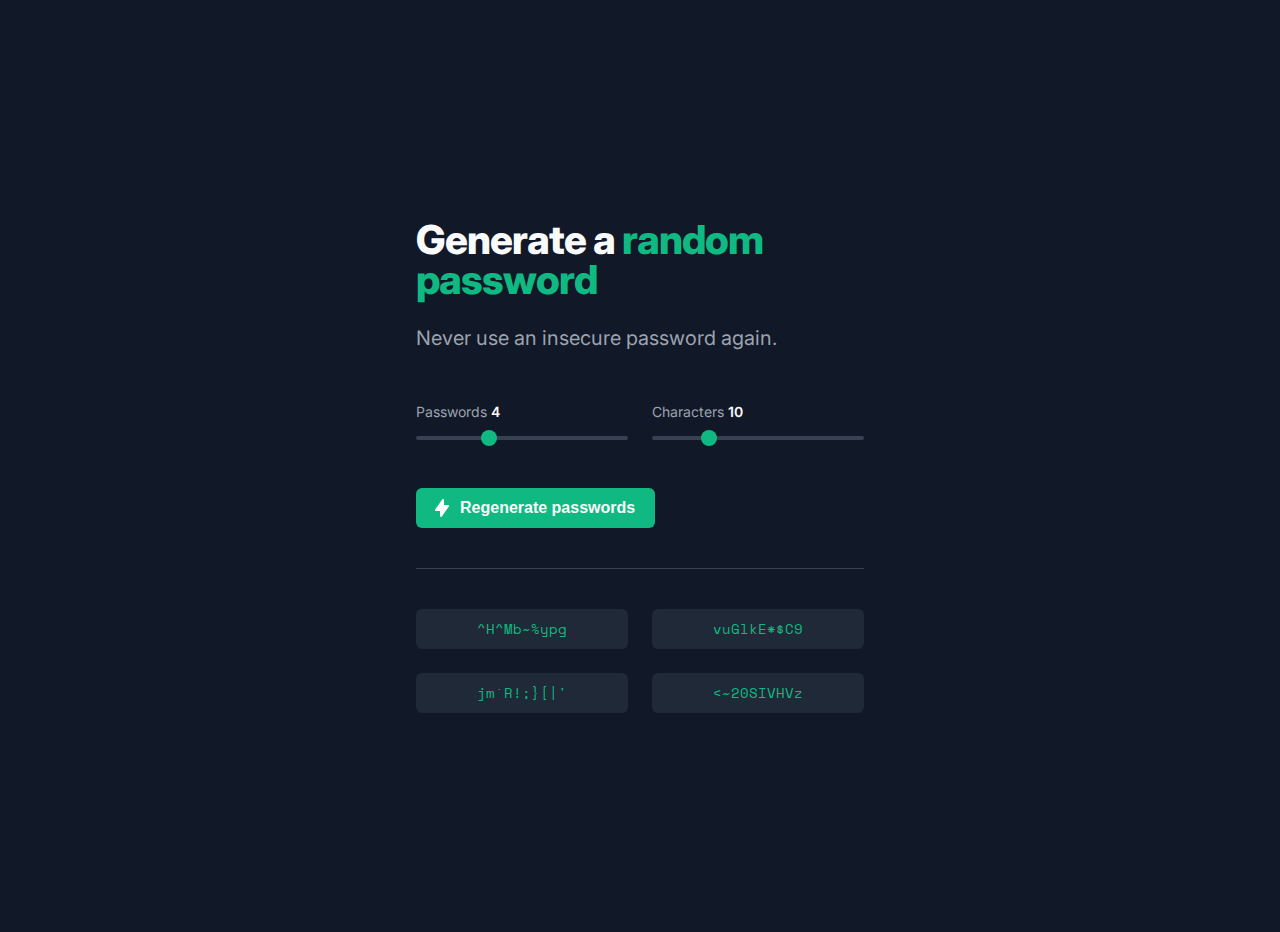
==== random-password-generator/index.html @ c7f62987 "Initial commit" ====
<!DOCTYPE html>
<html lang="en" dir="ltr">
  <head>
    <meta content="width=device-width, initial-scale=1.0, user-scalable=no" name="viewport">
    <meta charset="utf-8">
    <title>Random Password Generator</title>
    <link rel="stylesheet" href="index.css">
    <link rel="preconnect" href="https://fonts.googleapis.com">
    <link rel="preconnect" href="https://fonts.gstatic.com" crossorigin>
    <link href="https://fonts.googleapis.com/css2?family=Inter:wght@400;600;800&family=Space+Mono:wght@700&display=swap" rel="stylesheet">
  </head>
  <body>
    <div class="wrapper">
      <div class="header">
        <div>
          <h1>Generate a <span class="highliht">random password</span></h1>
          <p>Never use an insecure password again.</p>
        </div>
        <div class="body">
          <div class="slider">
            <label for="results-count">Passwords <output>4</output></label>
            <input type="range" name="results-count" value="4" min="2" max="8" oninput="generatePasswords(); this.previousElementSibling.childNodes[1].value = this.value">
          </div>
          <div class="slider">
            <label for="char-count">Characters <output>10</output></label>
            <input type="range" name="char-count" value="10" min="8" max="16" oninput="generatePasswords(); this.previousElementSibling.childNodes[1].value = this.value">
          </div>
        </div>
        <button type="button" name="button" onclick="generatePasswords()">
          <svg width="20" height="20" viewBox="0 0 20 20" fill="none" xmlns="http://www.w3.org/2000/svg">
            <path fill-rule="evenodd" clip-rule="evenodd" d="M11.3006 1.04627C11.7169 1.17749 12 1.56354 12 2.00001V7.00001L16 7.00001C16.3729 7.00001 16.7148 7.20747 16.887 7.5382C17.0592 7.86893 17.0331 8.268 16.8192 8.57347L9.81924 18.5735C9.56894 18.931 9.11564 19.085 8.69936 18.9537C8.28309 18.8225 8 18.4365 8 18L8 13H4C3.62713 13 3.28522 12.7926 3.11302 12.4618C2.94083 12.1311 2.96694 11.732 3.18077 11.4265L10.1808 1.42655C10.4311 1.06898 10.8844 0.915053 11.3006 1.04627Z" fill="white"/>
          </svg>
          Regenerate passwords
        </button>
      </div>
      <hr>
      <div class="body" id="generated-passwords">
        <input type="text" name="password-result" placeholder="● ● ●" class="password-result" disabled>
        <input type="text" name="password-result" placeholder="● ● ●" class="password-result" disabled>
        <input type="text" name="password-result" placeholder="● ● ●" class="password-result" disabled>
        <input type="text" name="password-result" placeholder="● ● ●" class="password-result" disabled>
      </div>
    </div>
    <script src="index.js"></script>
  </body>
</html>
---- random-password-generator/index.css ----
/* http://meyerweb.com/eric/tools/css/reset/
   v2.0 | 20110126
   License: none (public domain)
*/

html, body, div, span, applet, object, iframe,
h1, h2, h3, h4, h5, h6, p, blockquote, pre,
a, abbr, acronym, address, big, cite, code,
del, dfn, em, img, ins, kbd, q, s, samp,
small, strike, strong, sub, sup, tt, var,
b, u, i, center,
dl, dt, dd, ol, ul, li,
fieldset, form, label, legend,
table, caption, tbody, tfoot, thead, tr, th, td,
article, aside, canvas, details, embed,
figure, figcaption, footer, header, hgroup,
menu, nav, output, ruby, section, summary,
time, mark, audio, video {
	margin: 0;
	padding: 0;
	border: 0;
	font-size: 100%;
	font: inherit;
	vertical-align: baseline;
}
/* HTML5 display-role reset for older browsers */
article, aside, details, figcaption, figure,
footer, header, hgroup, menu, nav, section {
	display: block;
}
body {
	line-height: 1;
}
ol, ul {
	list-style: none;
}
blockquote, q {
	quotes: none;
}
blockquote:before, blockquote:after,
q:before, q:after {
	content: '';
	content: none;
}
table {
	border-collapse: collapse;
	border-spacing: 0;
}

/* Custom CSS below */

:root {
	--neutral-900: #111827;
	--neutral-800: #1F2937;
	--neutral-700: #374151;
	--neutral-600: #4B5563;
	--neutral-500: #6B7280;
	--neutral-400: #9CA3AF;
	--neutral-300: #D1D5DB;
	--neutral-200: #E5E7EB;
	--neutral-100: #F3F4F6;
	--neutral-50: #F9FAFB;
	--accent-900: #064E3B;
	--accent-800: #065F46;
	--accent-700: #047857;
	--accent-600: #059669;
	--accent-500: #10B981;
	--accent-400: #34D399;
	--accent-300: #6EE7B7;
	--accent-200: #A7F3D0;
	--accent-100: #D1FAE5;
	--accent-50: #ECFDF5;
	--font-family-sans-serif: 'Inter', -apple-system, BlinkMacSystemFont, avenir next, avenir, segoe ui, helvetica neue, helvetica, Ubuntu, roboto, noto, arial, sans-serif;
	--font-family-mono: 'Space Mono', monospace;
	--radius: 6px;
	--transition: .15s ease-out;
}

::selection {
	background-color: var(--accent-500);
	color: white;
}

*:focus {
	outline: solid 2px var(--accent-500) !important;
	outline-offset: 4px;
}

body, html {
	height: 100%;
	display: grid;
}

body {
  font-size: 0.875rem;
  line-height: 1.5rem;
	font-family: var(--font-family-sans-serif);
  color: var(--neutral-400);
  background-color: var(--neutral-900);
	padding: 1rem;
}

.wrapper {
	max-width: 28rem;
	width: 100%;
	margin: auto;
	display: flex;
	flex-direction: column;
	align-content: stretch;
  gap: 2.5rem;
}

.header, .header > div:first-child {
	display: flex;
	flex-direction: column;
	align-content: stretch;
	align-items: flex-start;
  gap: 3rem;
}

.header > div:first-child {
	gap: 1.5rem;
}

h1 {
	font-size: 2.5rem;
	line-height: 100%;
	font-weight: 800;
	letter-spacing: -0.025em;
	color: var(--neutral-50);
}

h1 > .highliht {
	color: var(--accent-500);
}

p {
	font-size: 1.25rem;
	font-weight: 400;
	line-height: 140%;
}

.slider {
	display: flex;
	flex-direction: column;
  align-items: stretch;
  gap: 0.75rem;
}

output {
	color: var(--neutral-50);
	font-weight: 600;
}

input[type=range] {
	-webkit-appearance: none;
  appearance: none;
	/* outline: none; */
  margin: 0;
  width: 100%;
  height: 0.25rem;
  border-radius: 999px;
  background: var(--neutral-700);
}

input[type=range]::-webkit-slider-thumb {
  -webkit-appearance: none;
  appearance: none;
  width: 1rem;
  height: 1rem;
  background: var(--accent-500);
	border-radius: 999px;
  cursor: pointer;
}

input[type=range]::-moz-range-thumb {
	width: 1rem;
  height: 1rem;
  background: var(--accent-500);
	border-radius: 999px;
  cursor: pointer;
}

button {
	display: flex;
	flex-direction: row;
	align-items: center;
	gap: 0.5rem;
	padding: 0.5rem 1.25rem 0.5rem 1rem;
	border-radius: var(--radius);
	background: var(--accent-500);
	border: none;
	color: var(--neutral-50);
	font-size: 1rem;
	line-height: inherit;
	font-weight: 600;
	transition: all var(--transition);
}

button:hover {
	transform: scale(1.05);
	background: var(--accent-400);
	cursor: pointer;
}

hr {
	margin: 0;
	height: 1px;
	background: var(--neutral-700);
	border: 0;
}

.body {
	display: grid;
	grid-template-columns: 1fr 1fr;
	gap: 1.5rem;
	width: 100%;
}

.password-result {
	width: 100%;
	height: 2.5rem;
	padding: 0;
	border-radius: var(--radius);
	background: var(--neutral-800);
	border: none;
	color: var(--accent-500);
	font-size: inherit;
	font-family: var(--font-family-mono);
	text-align: center;
	transition: all var(--transition);
}

.password-result:not(:disabled) {
	animation-name: fadeIn;
	animation-duration: 500ms;
	animation-timing-function: cubic-bezier(0.22, 0.61, 0.36, 1);
}

.password-result::placeholder {
	color: var(--neutral-900);
}

.password-result:focus {
	/* outline: none; */
}

.password-result:hover:not(:disabled) {
	transform: scale(1.05);
	background: var(--neutral-800);
	cursor: copy;
}

@keyframes fadeIn {
	from {
		/* transform: scale(1.15); */
		/* opacity: .5; */
	}
}
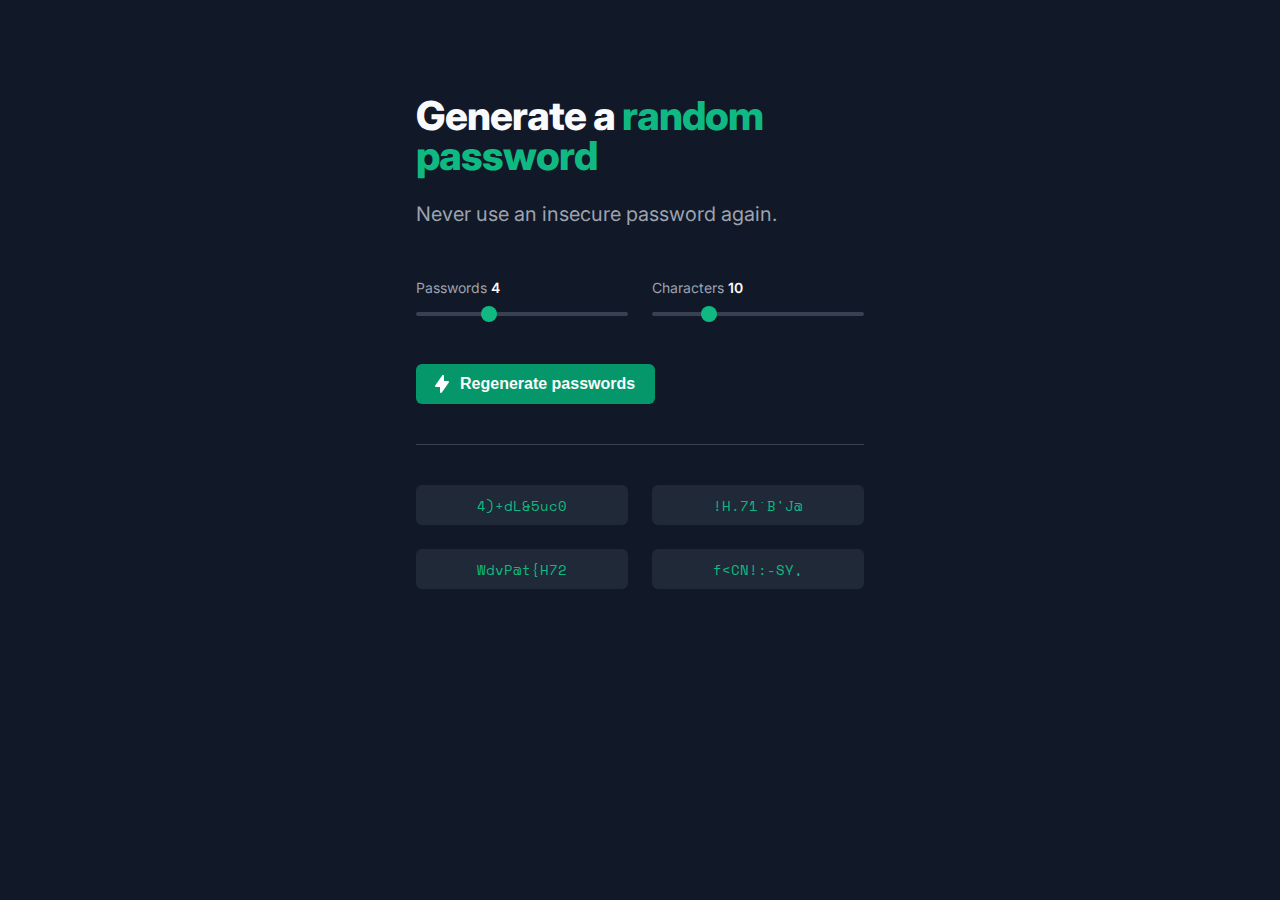
==== commit 613b2aa4: "Accessibility fixes" ====
--- a/random-password-generator/index.html
+++ b/random-password-generator/index.html
@@ -19,11 +19,11 @@
         <div class="body">
           <div class="slider">
             <label for="results-count">Passwords <output>4</output></label>
-            <input type="range" name="results-count" value="4" min="2" max="8" oninput="generatePasswords(); this.previousElementSibling.childNodes[1].value = this.value">
+            <input type="range" id="results-count" name="results-count" value="4" min="2" max="8" oninput="generatePasswords(); this.previousElementSibling.childNodes[1].value = this.value">
           </div>
           <div class="slider">
             <label for="char-count">Characters <output>10</output></label>
-            <input type="range" name="char-count" value="10" min="8" max="16" oninput="generatePasswords(); this.previousElementSibling.childNodes[1].value = this.value">
+            <input type="range" id="char-count" name="char-count" value="10" min="8" max="16" oninput="generatePasswords(); this.previousElementSibling.childNodes[1].value = this.value">
           </div>
         </div>
         <button type="button" name="button" onclick="generatePasswords()">
@@ -35,10 +35,10 @@
       </div>
       <hr>
       <div class="body" id="generated-passwords">
-        <input type="text" name="password-result" placeholder="● ● ●" class="password-result" disabled>
-        <input type="text" name="password-result" placeholder="● ● ●" class="password-result" disabled>
-        <input type="text" name="password-result" placeholder="● ● ●" class="password-result" disabled>
-        <input type="text" name="password-result" placeholder="● ● ●" class="password-result" disabled>
+        <input type="text" name="password-result" aria-label="Generated password" placeholder="● ● ●" class="password-result" disabled>
+        <input type="text" name="password-result" aria-label="Generated password" placeholder="● ● ●" class="password-result" disabled>
+        <input type="text" name="password-result" aria-label="Generated password" placeholder="● ● ●" class="password-result" disabled>
+        <input type="text" name="password-result" aria-label="Generated password" placeholder="● ● ●" class="password-result" disabled>
       </div>
     </div>
     <script src="index.js"></script>
--- a/random-password-generator/index.css
+++ b/random-password-generator/index.css
@@ -86,24 +86,19 @@
 	outline-offset: 4px;
 }
 
-body, html {
-	height: 100%;
-	display: grid;
-}
-
 body {
   font-size: 0.875rem;
   line-height: 1.5rem;
 	font-family: var(--font-family-sans-serif);
   color: var(--neutral-400);
   background-color: var(--neutral-900);
-	padding: 1rem;
+	padding: 6rem 1rem;
 }
 
 .wrapper {
 	max-width: 28rem;
 	width: 100%;
-	margin: auto;
+	margin: 0 auto;
 	display: flex;
 	flex-direction: column;
 	align-content: stretch;
@@ -188,7 +183,7 @@
 	gap: 0.5rem;
 	padding: 0.5rem 1.25rem 0.5rem 1rem;
 	border-radius: var(--radius);
-	background: var(--accent-500);
+	background: var(--accent-600);
 	border: none;
 	color: var(--neutral-50);
 	font-size: 1rem;
@@ -199,7 +194,7 @@
 
 button:hover {
 	transform: scale(1.05);
-	background: var(--accent-400);
+	background: var(--accent-500);
 	cursor: pointer;
 }
 
